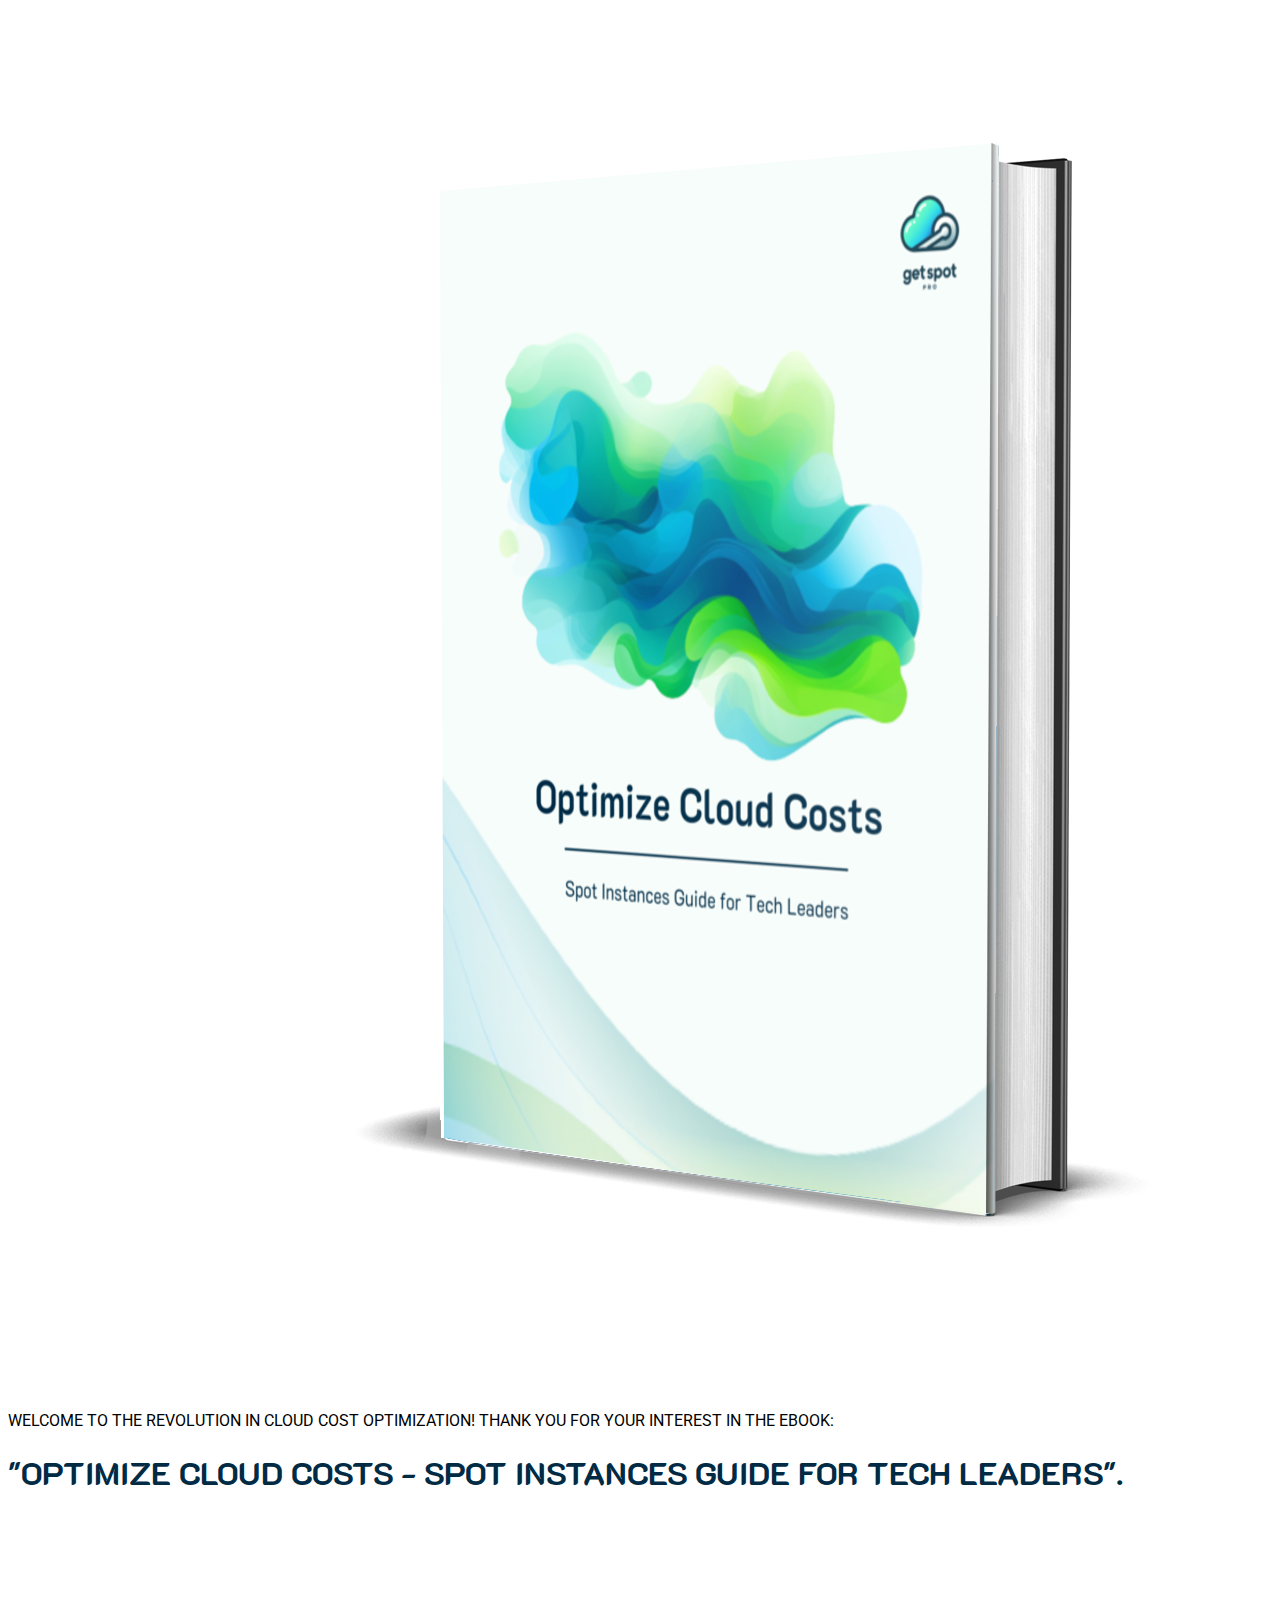
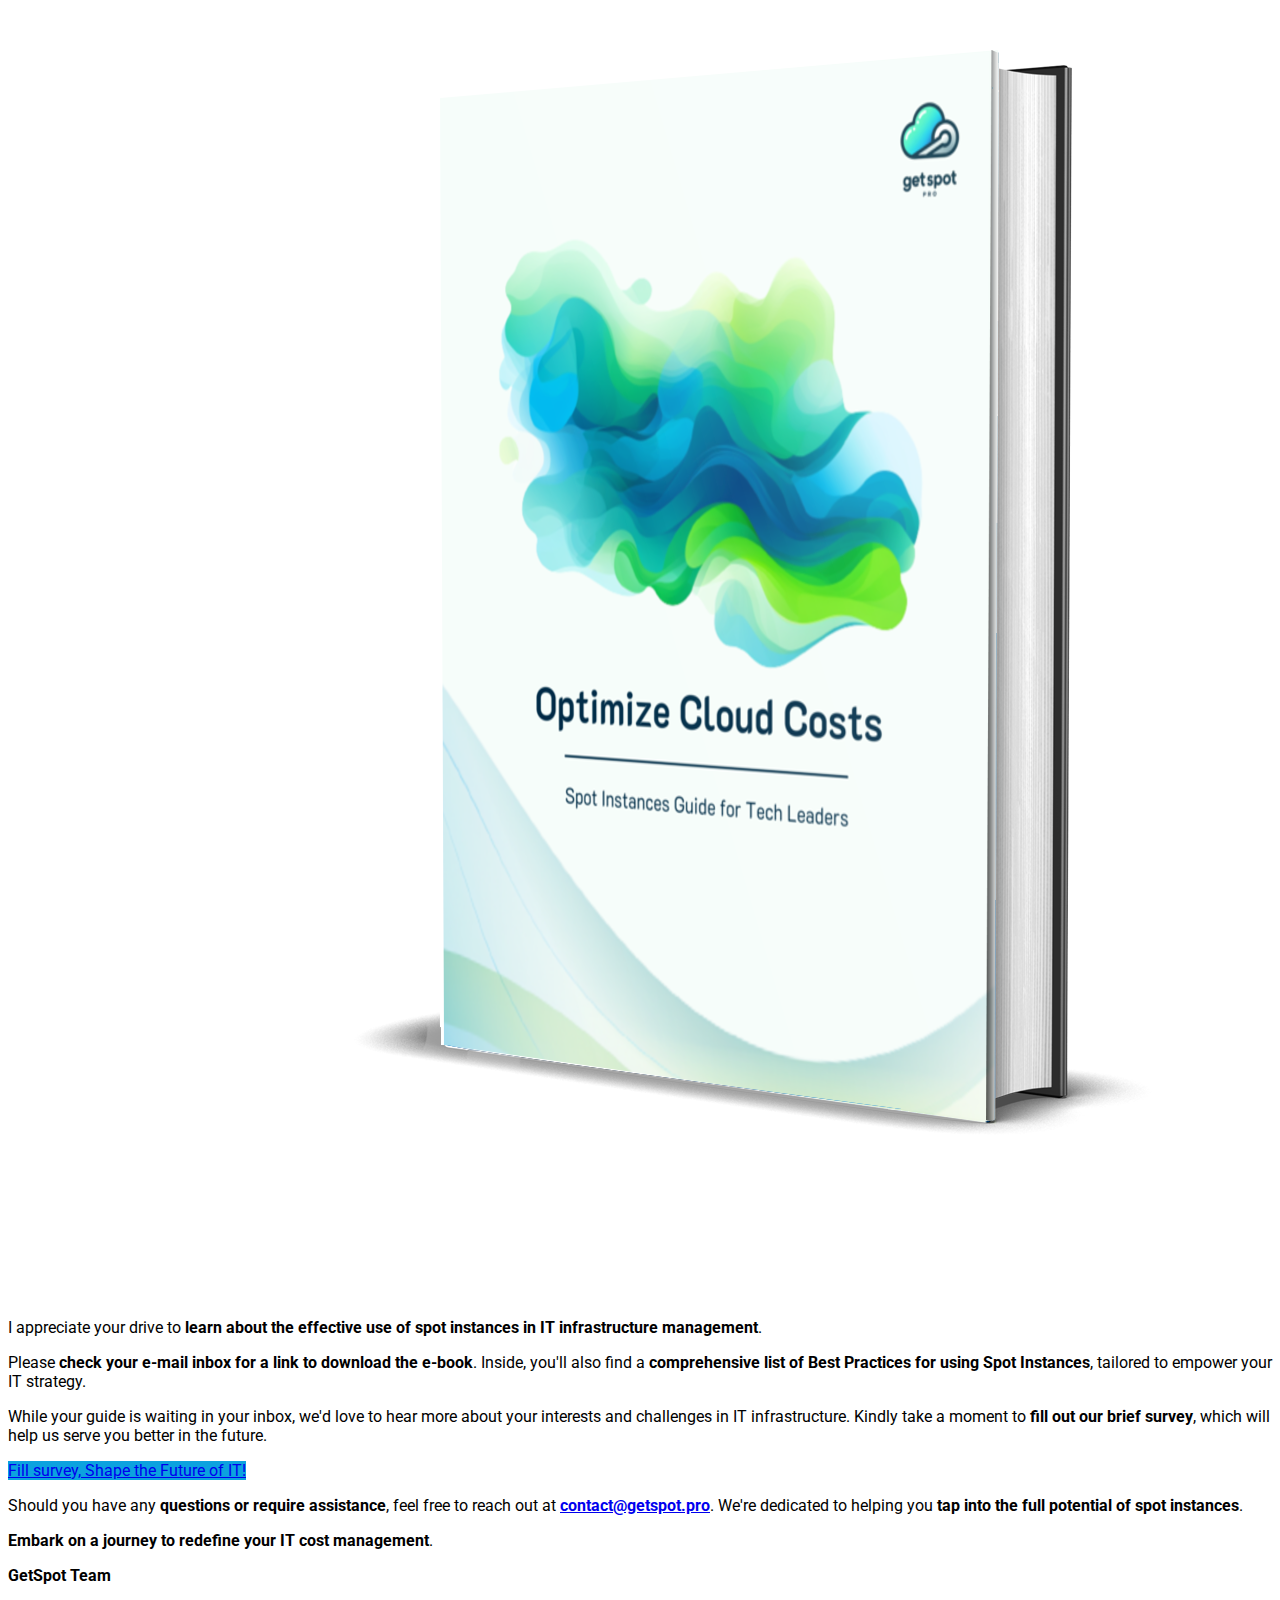
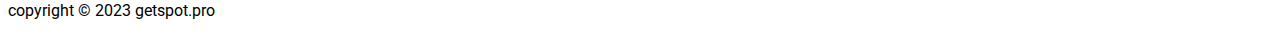
==== thank-you.html @ 9890ad04 "null" ====
<!DOCTYPE html>
<html lang="pl">
  <head>
    <meta charset="UTF-8">
    <title>Optimize Cloud Costs – Spot Instances Guide for Tech Leaders | GetSpot - </title>
    <meta name="viewport" content="width=device-width, initial-scale=1.0">
    <link rel="apple-touch-icon" sizes="180x180" href="/apple-touch-icon.png">
    <link rel="icon" type="image/png" sizes="32x32" href="/img/favicon-32x32.png">
    <link rel="icon" type="image/png" sizes="192x192" href="/img/android-chrome-192x192.png">
    <link rel="icon" type="image/png" sizes="16x16" href="/img/favicon-16x16.png">
    <link rel="manifest" href="/site.webmanifest">
    <link rel="mask-icon" href="/img/safari-pinned-tab.svg" color="#0ca2df">
    <meta name="apple-mobile-web-app-title" content="GetSpot">
    <meta name="application-name" content="GetSpot">
    <meta name="msapplication-TileColor" content="#f6fdfa">
    <meta name="msapplication-TileImage" content="/img/mstile-144x144.png">
    <meta name="theme-color" content="#f6fdfa">
    <link href="https://fonts.googleapis.com/css2?family=Roboto:wght@400;700&family=K2D:wght@400;700&display=swap" rel="stylesheet">
    <!-- Bootstrap CSS -->
    <link href="https://cdn.jsdelivr.net/npm/bootstrap@5.3.2/dist/css/bootstrap.min.css" rel="stylesheet" integrity="sha384-T3c6CoIi6uLrA9TneNEoa7RxnatzjcDSCmG1MXxSR1GAsXEV/Dwwykc2MPK8M2HN" crossorigin="anonymous">
    <!-- Optional: Bootstrap Icons -->
    <link href="https://cdn.jsdelivr.net/npm/bootstrap-icons@1.10.0/font/bootstrap-icons.css" rel="stylesheet">

    <link rel="stylesheet" href="css/styles.css">

    <!-- Meta Pixel Code -->
    <script>
        !function(f,b,e,v,n,t,s)
        {if(f.fbq)return;n=f.fbq=function(){n.callMethod?
        n.callMethod.apply(n,arguments):n.queue.push(arguments)};
        if(!f._fbq)f._fbq=n;n.push=n;n.loaded=!0;n.version='2.0';
        n.queue=[];t=b.createElement(e);t.async=!0;
        t.src=v;s=b.getElementsByTagName(e)[0];
        s.parentNode.insertBefore(t,s)}(window, document,'script',
        'https://connect.facebook.net/en_US/fbevents.js');
        fbq('init', '3516967385287315');
        fbq('track', 'PageView');
        fbq('track', 'CompleteRegistration'); 
    </script>
    <!-- End Meta Pixel Code -->
  </head>
  <body>
    <!-- Meta Pixel Noscript Code -->
    <noscript>
        <img height="1" width="1" style="display:none"
        src="https://www.facebook.com/tr?id=3516967385287315&ev=PageView&noscript=1"
        />
    </noscript>
    <!-- End Meta Pixel NoscriptCode -->
    <header class="pt-2 pt-lg-4">
    <div class="container">
        <div class="row justify-content-lg-between align-items-center flex-lg-row">
            <div class="col-lg-5 col-12 d-none d-lg-block">
                <img src="/img/cover.png" alt="" class="w-100">
            </div>
        
            <div class="col-lg-7 col-12">
                <p class="my-4 fw-bold text-uppercase fs-3">
                    WELCOME TO THE REVOLUTION IN CLOUD COST OPTIMIZATION! THANK YOU FOR YOUR INTEREST IN THE EBOOK:
                </p>
                <h1 class="display-8 text-uppercase mb-4 fs-1 text-center">
                     "OPTIMIZE CLOUD COSTS - SPOT INSTANCES GUIDE FOR TECH LEADERS".
                </h1>
                <div class="col-lg-5 col-12 d-block d-lg-none">
                    <img src="/img/cover.png" alt="" class="w-50 d-block" style="margin: auto;">
                <div id="scroll-arrow" class="scroll-arrow">
                    <p class="read-more"><strong>READ MORE</strong></p>
                    <span class="arrow"></span>
                </div>  
                </div>
                <p class="mt-lg-3 mb-3 fs-5">
                    I appreciate your drive to <strong>learn about the effective use of spot instances in IT infrastructure management</strong>.
                </p>
                <p class="mt-lg-3 mb-3 fs-5">
                    Please <strong>check your e-mail inbox for a link to download the e-book</strong>. Inside, you'll also find a <strong>comprehensive list of Best Practices for using Spot Instances</strong>, tailored to empower your IT strategy.
                </p>
                <p class="mt-lg-3 mb-3 fs-5">
                    While your guide is waiting in your inbox, we'd love to hear more about your interests and challenges in IT infrastructure. Kindly take a moment to <strong>fill out our brief survey</strong>, which will help us serve you better in the future.
                </p>                
                <div class="mt-lg-3 mb-3 ">
                    <a href="#" target="_blank" class="btn btn-primary btn-lg rounded-0 text-uppercase">
                        Fill survey, Shape the Future of IT!
                    </a>
                </div>
                <p class="mt-lg-3 mb-3 fs-5"> 
                    Should you have any <strong>questions or require assistance</strong>, feel free to reach out at <a href="mailto:kontakt@getspot.pro"><strong>contact@getspot.pro</strong></a>. We're dedicated to helping you <strong>tap into the full potential of spot instances</strong>.
                </p>
                <p class="mt-lg-3 mb-3 fs-5">
                    <strong>Embark on a journey to redefine your IT cost management</strong>.
                </p>                
                <p class="mt-6 mb-4 fs-5 fw-bold text-uppercase">
                    <strong>GetSpot Team</strong>
                </p>
            </div>
        </div>
    </div>
    </header>
    <footer class="pb-md-4 py-2 text-center ">
      <div class="container">
        <div class="my-2 border-bottom border-dark-3"></div>
        <p class="fs-5 mb-0">
          copyright © 2023 getspot.pro
        </p>
      </div>
    </footer>

    <!-- Bootstrap JS & Popper.js -->
    <script src="https://cdn.jsdelivr.net/npm/bootstrap@5.3.2/dist/js/bootstrap.bundle.min.js" integrity="sha384-C6RzsynM9kWDrMNeT87bh95OGNyZPhcTNXj1NW7RuBCsyN/o0jlpcV8Qyq46cDfL" crossorigin="anonymous"></script>
    <script src="js/script.js" defer></script>
  </body>
</html>
---- css/styles.css ----
/* Existing styles */
::selection {
    background: #53F5C5;
  }

/* New styles for body text and headings */
body {
    font-family: 'Roboto', sans-serif;
    color: #000000;
    background: #fff;
    min-height: 100vh;
    font-size: 1rem; /* This sets the font size to the default root size, which is typically 16px in most browsers. */
}

h1, h2, h3, h4, h5, h6 {
    font-family: 'K2D', sans-serif;
    color: #012b45;
    font-weight: bold;  /* Making headings bold */
}

.scroll-arrow {
    position: relative;
    cursor: pointer;
    left: 50%;
    top: 4px;
    animation: pulse 1s infinite;
    display: none; /* by default the arrow is hidden */
    text-align: center; /* center the text and the arrows */
}

/* Show the arrow on screens smaller than 992px */
@media screen and (max-width: 991px) {
    .scroll-arrow {
        display: block;
    }
}

.scroll-arrow .arrow {
    display: inline-block;
    width: 20px;
    height: 20px;
    margin: 0px;
    transform: translate(0, -10px) rotateZ(45deg);
    border-bottom: 4px solid #53F5C5;
    border-right: 4px solid #53F5C5;
}

.read-more {
    font-size: 1em;
    margin-bottom: 0.25em;
    color: #53F5C5;
}

@keyframes pulse {
    0% { transform: translate(-50%, 0); }
    50% { transform: translate(-50%, -10px); }
    100% { transform: translate(-50%, 0); }
}

.btn-primary {
    background-color: #0CA2DF;
    border-color: #0CA2DF;
}

.btn-primary:hover {
    background-color: #53F5C5;
    border-color: #53F5C5;
}

.form-primary {
    background-color: #ffffff;
    border-color: #0CA2DF;
  }
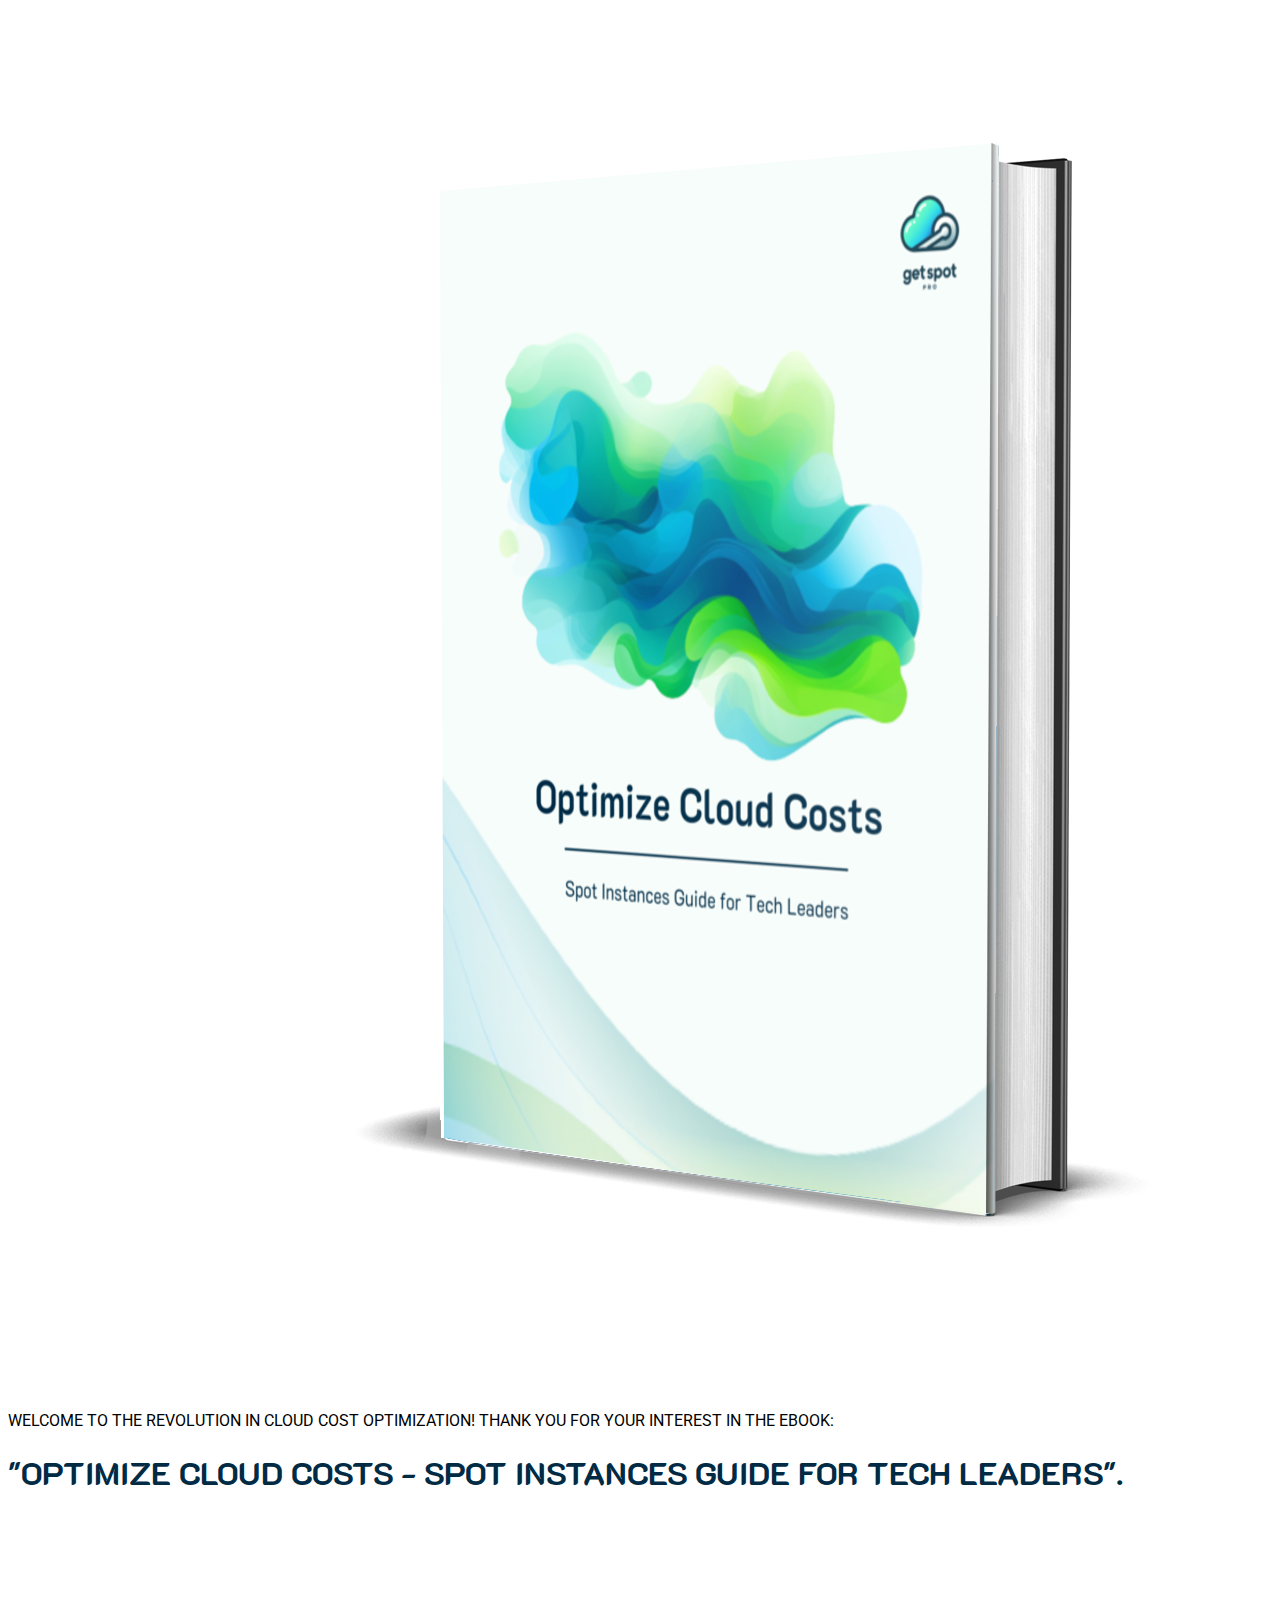
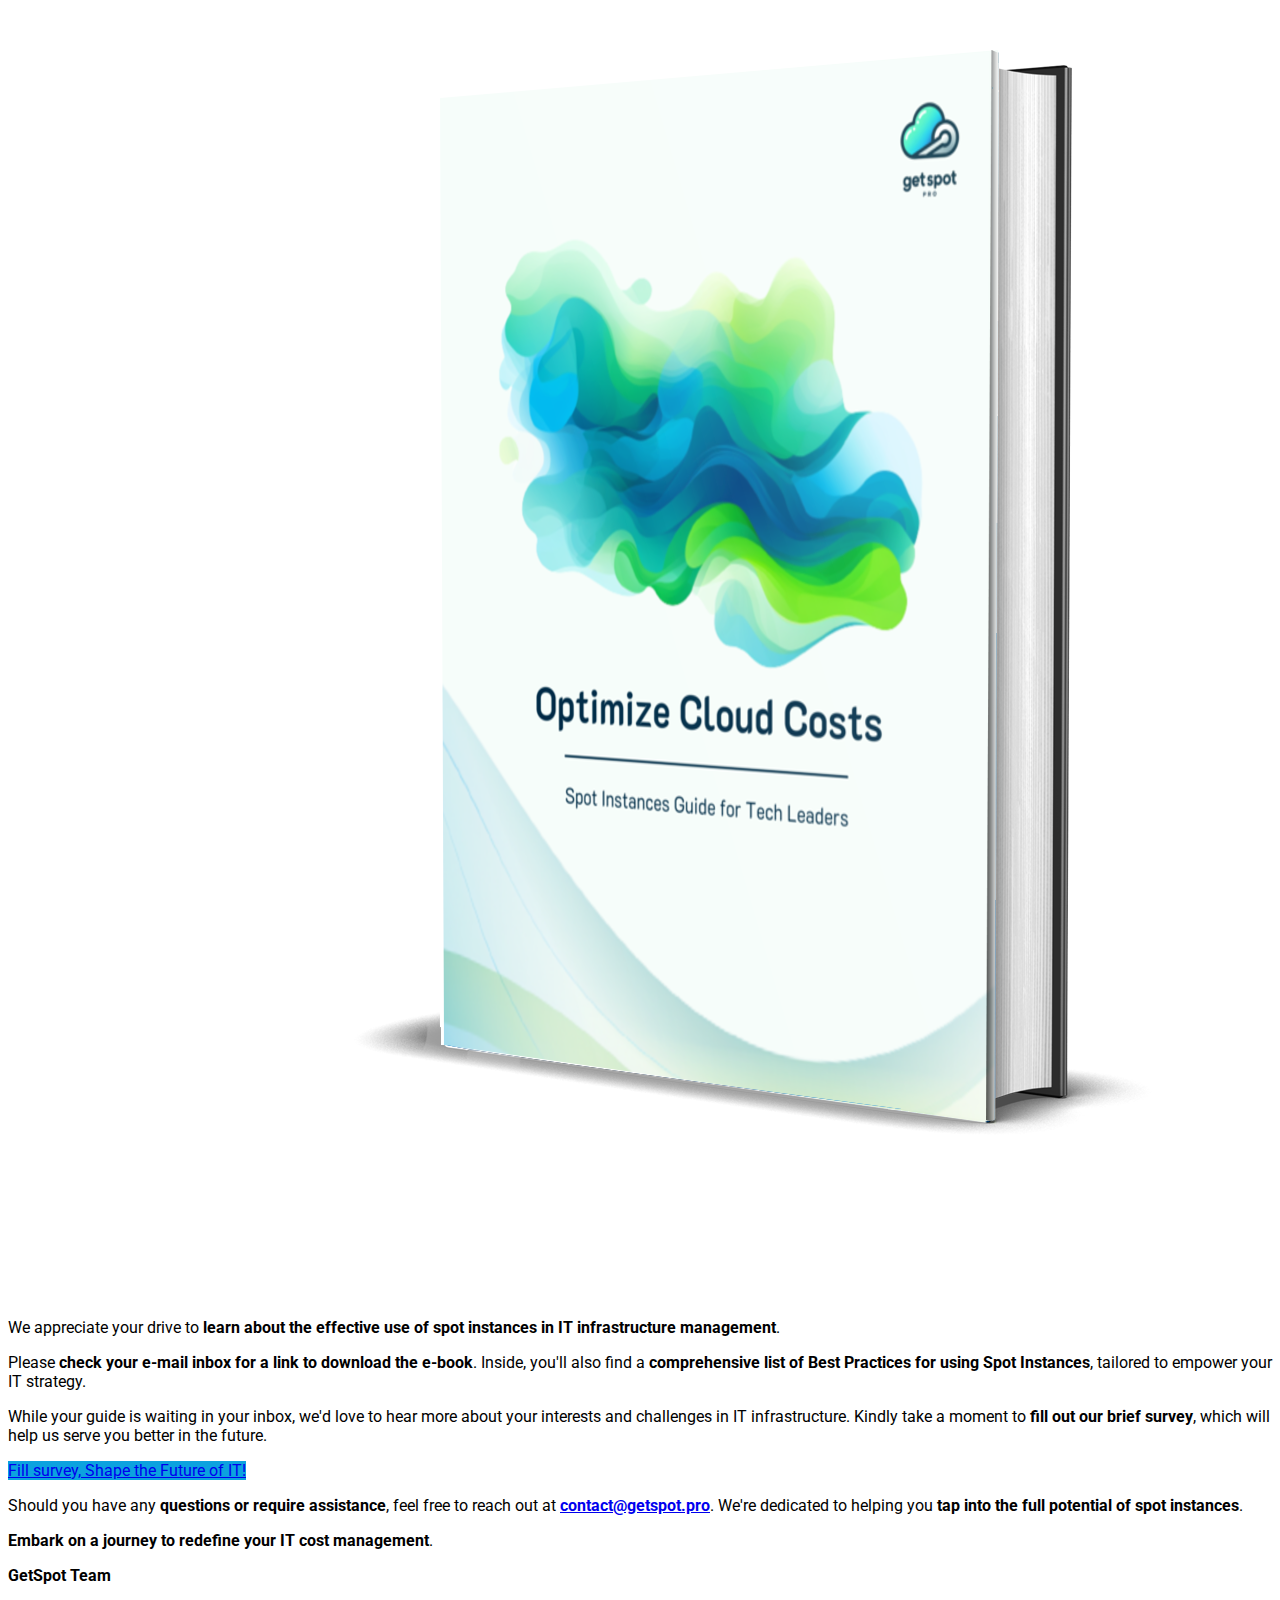
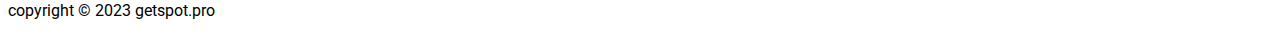
==== commit 9706a97a: "null" ====
--- a/thank-you.html
+++ b/thank-you.html
@@ -62,14 +62,14 @@
                      "OPTIMIZE CLOUD COSTS - SPOT INSTANCES GUIDE FOR TECH LEADERS".
                 </h1>
                 <div class="col-lg-5 col-12 d-block d-lg-none">
-                    <img src="/img/cover.png" alt="" class="w-50 d-block" style="margin: auto;">
+                    <img src="/img/cover.png" alt="" class="w-75 d-block" style="margin: auto;">
                 <div id="scroll-arrow" class="scroll-arrow">
                     <p class="read-more"><strong>READ MORE</strong></p>
                     <span class="arrow"></span>
                 </div>  
                 </div>
                 <p class="mt-lg-3 mb-3 fs-5">
-                    I appreciate your drive to <strong>learn about the effective use of spot instances in IT infrastructure management</strong>.
+                    We appreciate your drive to <strong>learn about the effective use of spot instances in IT infrastructure management</strong>.
                 </p>
                 <p class="mt-lg-3 mb-3 fs-5">
                     Please <strong>check your e-mail inbox for a link to download the e-book</strong>. Inside, you'll also find a <strong>comprehensive list of Best Practices for using Spot Instances</strong>, tailored to empower your IT strategy.
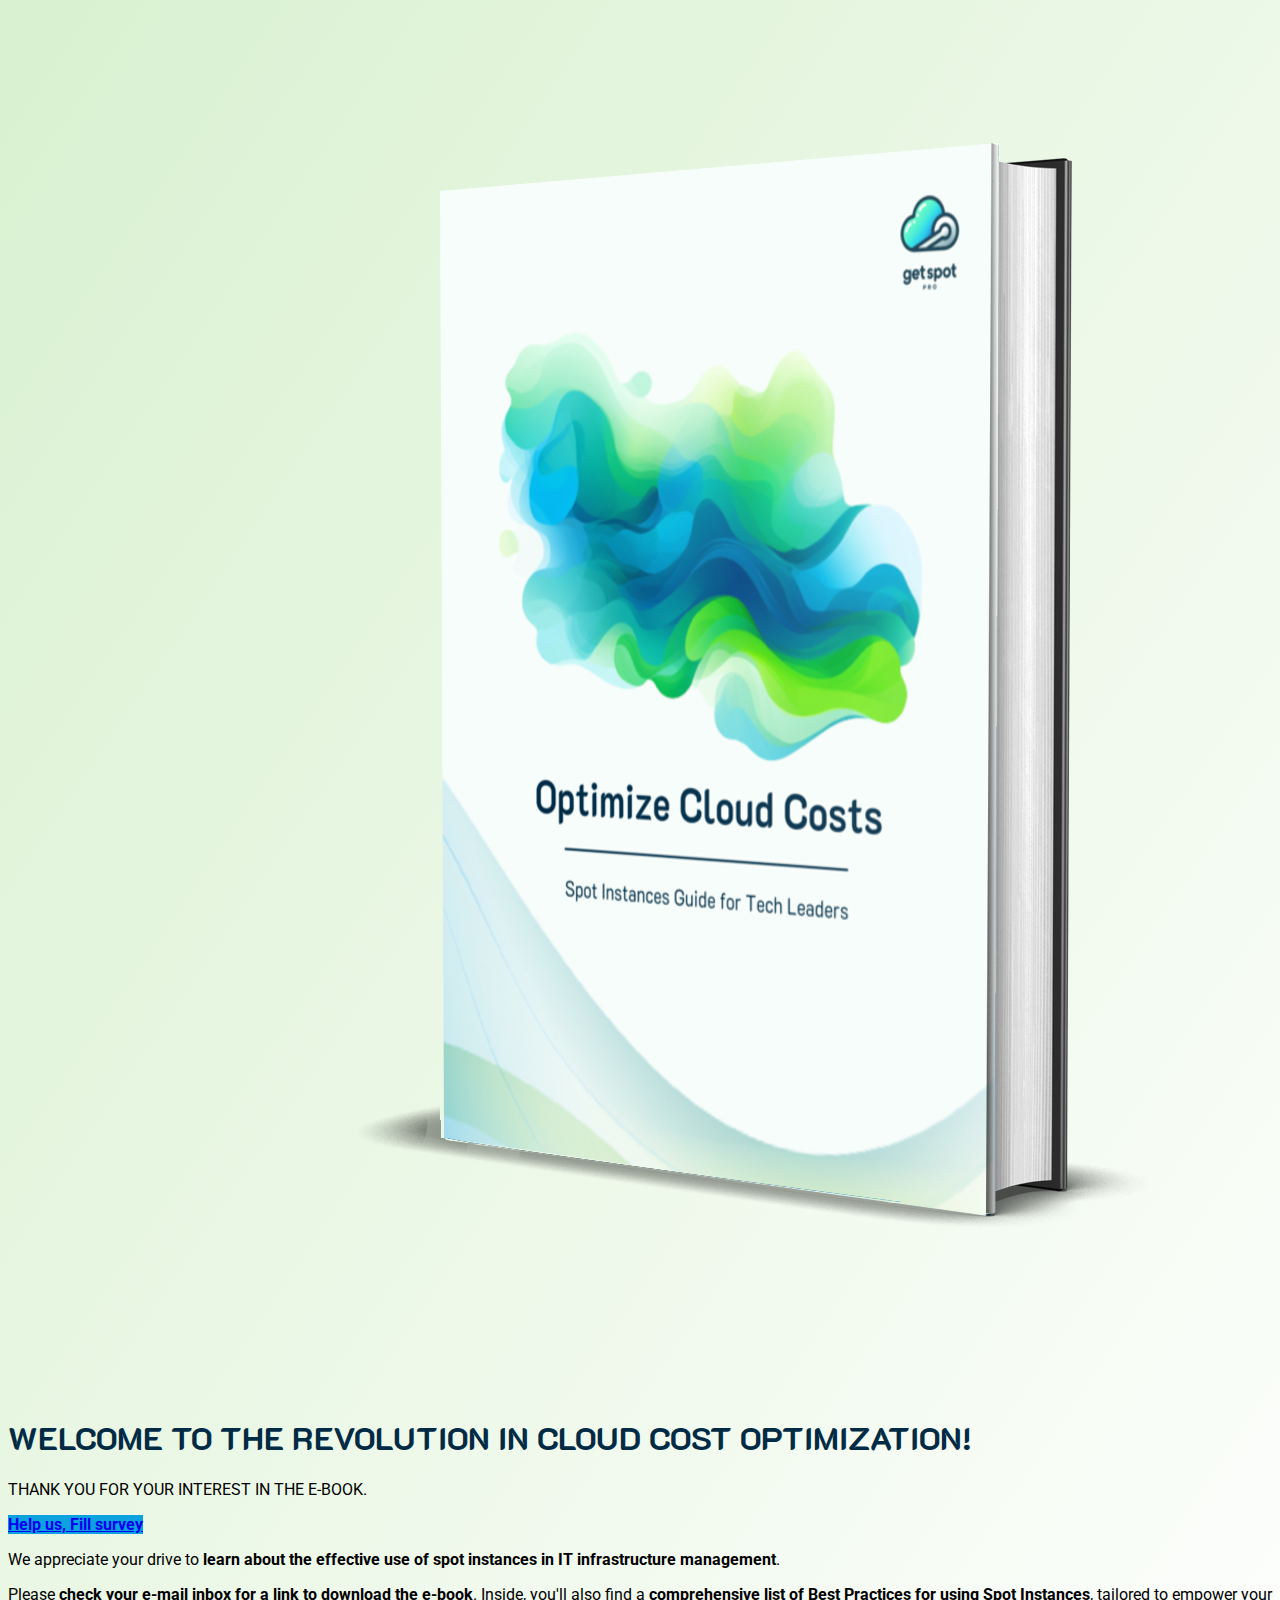
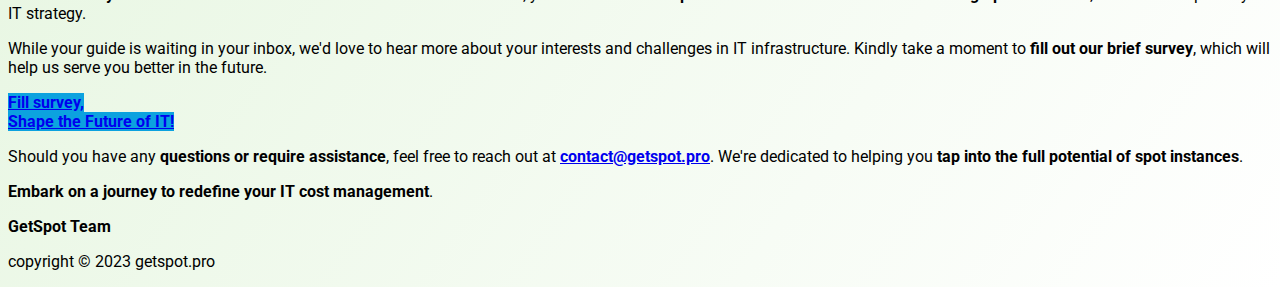
==== commit eaa1bcd5: "null" ====
--- a/thank-you.html
+++ b/thank-you.html
@@ -38,6 +38,27 @@
         fbq('track', 'CompleteRegistration'); 
     </script>
     <!-- End Meta Pixel Code -->
+    <!-- Google tag (gtag.js) -->
+    <script async src="https://www.googletagmanager.com/gtag/js?id=G-XL5JF9QCM0"></script>
+    <script>
+    window.dataLayer = window.dataLayer || [];
+    function gtag(){dataLayer.push(arguments);}
+    gtag('js', new Date());
+
+    gtag('config', 'G-XL5JF9QCM0');
+    gtag('event', 'generate_lead', {'method': 'email_form'});
+    </script>
+    <!-- Hotjar Tracking Code for GetSpot -->
+    <script>
+        (function(h,o,t,j,a,r){
+            h.hj=h.hj||function(){(h.hj.q=h.hj.q||[]).push(arguments)};
+            h._hjSettings={hjid:3699231,hjsv:6};
+            a=o.getElementsByTagName('head')[0];
+            r=o.createElement('script');r.async=1;
+            r.src=t+h._hjSettings.hjid+j+h._hjSettings.hjsv;
+            a.appendChild(r);
+        })(window,document,'https://static.hotjar.com/c/hotjar-','.js?sv=');
+    </script>
   </head>
   <body>
     <!-- Meta Pixel Noscript Code -->
@@ -55,20 +76,19 @@
             </div>
         
             <div class="col-lg-7 col-12">
-                <p class="my-4 fw-bold text-uppercase fs-3">
-                    WELCOME TO THE REVOLUTION IN CLOUD COST OPTIMIZATION! THANK YOU FOR YOUR INTEREST IN THE EBOOK:
+                <h1 class="display-8 text-uppercase my-4 fs-1 text-center">
+                    WELCOME TO THE REVOLUTION IN CLOUD COST OPTIMIZATION!
+               </h1>
+                <p class="my-3 fw-bold text-uppercase fs-3">
+                    THANK YOU FOR YOUR INTEREST IN THE E-BOOK.
                 </p>
-                <h1 class="display-8 text-uppercase mb-4 fs-1 text-center">
-                     "OPTIMIZE CLOUD COSTS - SPOT INSTANCES GUIDE FOR TECH LEADERS".
-                </h1>
+                
                 <div class="col-lg-5 col-12 d-block d-lg-none">
-                    <img src="/img/cover.png" alt="" class="w-75 d-block" style="margin: auto;">
-                <div id="scroll-arrow" class="scroll-arrow">
-                    <p class="read-more"><strong>READ MORE</strong></p>
-                    <span class="arrow"></span>
-                </div>  
+                    <a href="https://forms.gle/2jZw4L14gmBQrRJU9" target="_blank" class="scroll-arrow btn btn-primary btn-lg text-uppercase rounded-0">
+                        <strong>Help us, Fill survey</strong>
+                    </a>  
                 </div>
-                <p class="mt-lg-3 mb-3 fs-5">
+                <p class="mt-3 mb-3 fs-5">
                     We appreciate your drive to <strong>learn about the effective use of spot instances in IT infrastructure management</strong>.
                 </p>
                 <p class="mt-lg-3 mb-3 fs-5">
@@ -77,9 +97,9 @@
                 <p class="mt-lg-3 mb-3 fs-5">
                     While your guide is waiting in your inbox, we'd love to hear more about your interests and challenges in IT infrastructure. Kindly take a moment to <strong>fill out our brief survey</strong>, which will help us serve you better in the future.
                 </p>                
-                <div class="mt-lg-3 mb-3 ">
-                    <a href="#" target="_blank" class="btn btn-primary btn-lg rounded-0 text-uppercase">
-                        Fill survey, Shape the Future of IT!
+                <div class="mt-lg-3 mb-3 text-center">
+                    <a href="https://forms.gle/2jZw4L14gmBQrRJU9" target="_blank" class="btn btn-primary btn-lg rounded-0 text-uppercase">
+                        <strong>Fill survey,<br />Shape the Future of IT!</strong>
                     </a>
                 </div>
                 <p class="mt-lg-3 mb-3 fs-5"> 
--- a/css/styles.css
+++ b/css/styles.css
@@ -7,7 +7,11 @@
 body {
     font-family: 'Roboto', sans-serif;
     color: #000000;
-    background: #fff;
+    background: rgb(217,241,208);
+    background: -moz-linear-gradient(to right bottom, rgba(217,241,208,1) 0%, rgba(255,255,255,1) 100%);
+    background: -webkit-linear-gradient(to right bottom, rgba(217,241,208,1) 0%, rgba(255,255,255,1) 100%);
+    background: linear-gradient(to right bottom, rgba(217,241,208,1) 0%, rgba(255,255,255,1) 100%);
+    filter: progid:DXImageTransform.Microsoft.gradient(startColorstr="#d9f1d0",endColorstr="#ffffff",GradientType=1);
     min-height: 100vh;
     font-size: 1rem; /* This sets the font size to the default root size, which is typically 16px in most browsers. */
 }
@@ -18,15 +22,7 @@
     font-weight: bold;  /* Making headings bold */
 }
 
-.scroll-arrow {
-    position: relative;
-    cursor: pointer;
-    left: 50%;
-    top: 4px;
-    animation: pulse 1s infinite;
-    display: none; /* by default the arrow is hidden */
-    text-align: center; /* center the text and the arrows */
-}
+
 
 /* Show the arrow on screens smaller than 992px */
 @media screen and (max-width: 991px) {
@@ -70,4 +66,9 @@
 .form-primary {
     background-color: #ffffff;
     border-color: #0CA2DF;
-  }+}
+
+.form-control:focus {
+    outline: none;
+    box-shadow: none; /* In case there's a box-shadow being applied */
+}